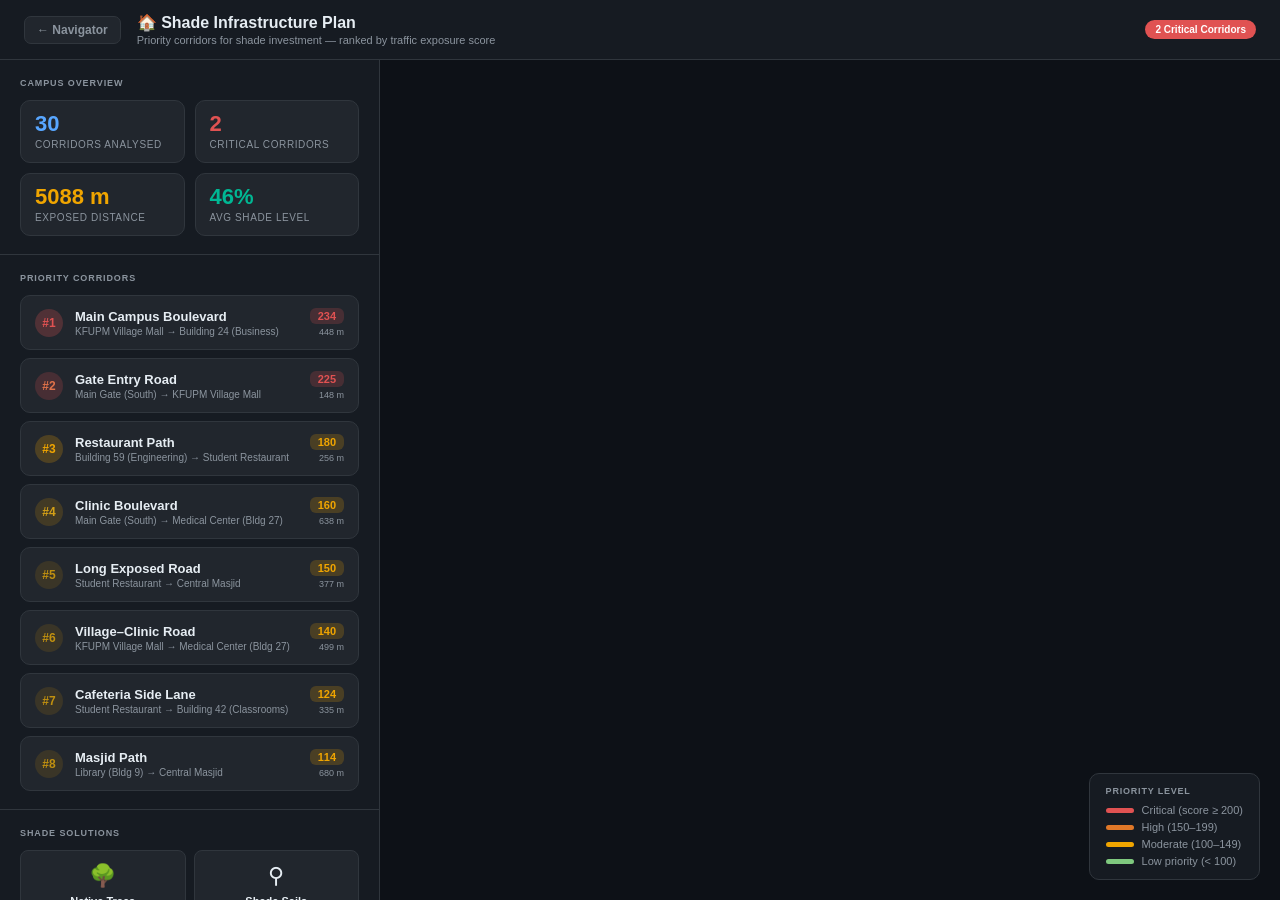
==== shade-plan.html @ d953115c "Remove bus stops, add low-density routes, add shade planning page - Remove BUS_STOPS array and all b" ====
<!DOCTYPE html>
<html lang="en">
<head>
  <meta charset="UTF-8">
  <meta name="viewport" content="width=device-width, initial-scale=1.0">
  <title>CoolPath — Shade Infrastructure Plan</title>
  <link rel="stylesheet" href="lib/leaflet.css"/>
  <link rel="stylesheet" href="style.css">
  <style>
    *, *::before, *::after { box-sizing: border-box; margin: 0; padding: 0; }

    body {
      font-family: -apple-system, BlinkMacSystemFont, 'Segoe UI', Roboto, sans-serif;
      background: var(--bg);
      color: var(--text);
      min-height: 100vh;
      display: flex;
      flex-direction: column;
    }

    /* ── Top bar ───────────── */
    .plan-topbar {
      height: 60px;
      background: var(--surface);
      border-bottom: 1px solid var(--border);
      display: flex;
      align-items: center;
      padding: 0 24px;
      gap: 16px;
      flex-shrink: 0;
    }
    .back-btn {
      background: var(--surface-2);
      color: var(--text-muted);
      border: 1px solid var(--border);
      border-radius: 7px;
      padding: 6px 12px;
      font-size: 12px;
      font-weight: 600;
      text-decoration: none;
      transition: color .18s, border-color .18s;
    }
    .back-btn:hover { color: var(--text); border-color: var(--green); }

    .plan-title-block { flex: 1; }
    .plan-title-block h1 {
      font-size: 16px;
      font-weight: 700;
      color: var(--text);
    }
    .plan-title-block p {
      font-size: 11px;
      color: var(--text-muted);
      margin-top: 2px;
    }

    .priority-badge {
      background: var(--red);
      color: #fff;
      font-size: 10px;
      font-weight: 700;
      padding: 4px 10px;
      border-radius: 20px;
    }

    /* ── Layout ─────────────── */
    .plan-body {
      display: grid;
      grid-template-columns: 380px 1fr;
      flex: 1;
      min-height: 0;
      overflow: hidden;
    }

    /* ── Sidebar ────────────── */
    .sidebar {
      background: var(--surface);
      border-right: 1px solid var(--border);
      overflow-y: auto;
      display: flex;
      flex-direction: column;
      gap: 0;
    }

    .sidebar-section {
      border-bottom: 1px solid var(--border);
      padding: 18px 20px;
    }
    .sidebar-section:last-child { border-bottom: none; }

    .section-label {
      font-size: 9px;
      text-transform: uppercase;
      letter-spacing: 0.9px;
      color: var(--text-muted);
      font-weight: 600;
      margin-bottom: 12px;
    }

    /* KPI cards */
    .kpi-grid {
      display: grid;
      grid-template-columns: 1fr 1fr;
      gap: 10px;
    }
    .kpi-card {
      background: var(--surface-2);
      border: 1px solid var(--border);
      border-radius: 10px;
      padding: 12px 14px;
    }
    .kpi-val {
      font-size: 22px;
      font-weight: 700;
      line-height: 1;
      margin-bottom: 4px;
    }
    .kpi-lbl {
      font-size: 10px;
      color: var(--text-muted);
      text-transform: uppercase;
      letter-spacing: 0.6px;
    }

    /* Priority list */
    .priority-list { display: flex; flex-direction: column; gap: 8px; }

    .priority-item {
      background: var(--surface-2);
      border: 1px solid var(--border);
      border-radius: 10px;
      padding: 12px 14px;
      display: flex;
      align-items: center;
      gap: 12px;
      cursor: pointer;
      transition: border-color .18s, background .18s;
    }
    .priority-item:hover { border-color: var(--green); background: rgba(0,184,148,.05); }
    .priority-item.selected { border-color: var(--green); background: rgba(0,184,148,.08); }

    .rank-badge {
      width: 28px;
      height: 28px;
      border-radius: 50%;
      display: flex;
      align-items: center;
      justify-content: center;
      font-size: 12px;
      font-weight: 800;
      flex-shrink: 0;
    }
    .rank-1 { background: rgba(224,82,82,.25);  color: var(--red); }
    .rank-2 { background: rgba(224,82,82,.20);  color: #e0724a; }
    .rank-3 { background: rgba(240,165,0,.22);  color: var(--yellow); }
    .rank-4 { background: rgba(240,165,0,.16);  color: #d4a017; }
    .rank-5 { background: rgba(240,165,0,.12);  color: #c09010; }

    .item-info { flex: 1; min-width: 0; }
    .item-name {
      font-size: 13px;
      font-weight: 600;
      color: var(--text);
      white-space: nowrap;
      overflow: hidden;
      text-overflow: ellipsis;
    }
    .item-segment {
      font-size: 10px;
      color: var(--text-muted);
      margin-top: 2px;
      white-space: nowrap;
      overflow: hidden;
      text-overflow: ellipsis;
    }
    .item-meta {
      display: flex;
      flex-direction: column;
      align-items: flex-end;
      gap: 3px;
      flex-shrink: 0;
    }
    .score-pill {
      font-size: 11px;
      font-weight: 700;
      padding: 2px 8px;
      border-radius: 6px;
    }
    .score-crit   { background: rgba(224,82,82,.20);  color: var(--red); }
    .score-high   { background: rgba(240,165,0,.20);  color: var(--yellow); }
    .item-dist { font-size: 9px; color: var(--text-muted); }

    /* Detail card */
    .detail-card {
      background: var(--surface-2);
      border: 1px solid var(--border);
      border-radius: 10px;
      padding: 16px;
      display: none;
    }
    .detail-card.visible { display: block; }
    .detail-title { font-size: 14px; font-weight: 700; color: var(--text); margin-bottom: 12px; }
    .detail-row {
      display: flex;
      justify-content: space-between;
      align-items: center;
      padding: 7px 0;
      border-bottom: 1px solid var(--border);
      font-size: 12px;
    }
    .detail-row:last-child { border-bottom: none; }
    .detail-row span:first-child { color: var(--text-muted); }
    .detail-row span:last-child  { color: var(--text); font-weight: 600; }

    .rec-box {
      background: rgba(0,184,148,.08);
      border: 1px solid rgba(0,184,148,.3);
      border-radius: 8px;
      padding: 10px 12px;
      margin-top: 12px;
      font-size: 11px;
      color: var(--green);
      line-height: 1.6;
    }
    .rec-box strong { display: block; margin-bottom: 4px; font-size: 12px; }

    /* Solution types */
    .solutions-grid {
      display: grid;
      grid-template-columns: 1fr 1fr;
      gap: 8px;
    }
    .solution-card {
      background: var(--surface-2);
      border: 1px solid var(--border);
      border-radius: 8px;
      padding: 12px;
      text-align: center;
    }
    .solution-icon { font-size: 22px; margin-bottom: 6px; }
    .solution-name { font-size: 11px; font-weight: 600; color: var(--text); }
    .solution-desc { font-size: 10px; color: var(--text-muted); margin-top: 3px; line-height: 1.4; }
    .solution-cost {
      font-size: 9px;
      margin-top: 6px;
      font-weight: 700;
      color: var(--green);
      text-transform: uppercase;
      letter-spacing: 0.5px;
    }

    /* ── Map panel ──────────── */
    #plan-map { flex: 1; background: var(--bg); }

    /* ── Legend overlay ─────── */
    .map-legend {
      position: absolute;
      bottom: 20px;
      right: 20px;
      z-index: 1000;
      background: var(--surface);
      border: 1px solid var(--border);
      border-radius: 10px;
      padding: 12px 16px;
      font-size: 11px;
    }
    .map-legend-title {
      font-size: 9px;
      text-transform: uppercase;
      letter-spacing: 0.8px;
      color: var(--text-muted);
      font-weight: 600;
      margin-bottom: 8px;
    }
    .ml-item { display: flex; align-items: center; gap: 8px; margin-bottom: 5px; color: var(--text-muted); }
    .ml-item:last-child { margin-bottom: 0; }
    .ml-swatch { width: 28px; height: 5px; border-radius: 3px; flex-shrink: 0; }

    /* Scrollbar */
    .sidebar::-webkit-scrollbar { width: 5px; }
    .sidebar::-webkit-scrollbar-track { background: transparent; }
    .sidebar::-webkit-scrollbar-thumb { background: var(--border); border-radius: 3px; }
  </style>
</head>
<body>

  <!-- Top bar -->
  <header class="plan-topbar">
    <a href="index.html" class="back-btn">&#8592; Navigator</a>
    <div class="plan-title-block">
      <h1>&#127968; Shade Infrastructure Plan</h1>
      <p>Priority corridors for shade investment — ranked by traffic exposure score</p>
    </div>
    <div class="priority-badge" id="urgent-count">Loading…</div>
  </header>

  <div class="plan-body">

    <!-- ── Sidebar ── -->
    <aside class="sidebar">

      <!-- KPIs -->
      <div class="sidebar-section">
        <div class="section-label">Campus Overview</div>
        <div class="kpi-grid" id="kpi-grid">
          <!-- filled by JS -->
        </div>
      </div>

      <!-- Priority corridors -->
      <div class="sidebar-section">
        <div class="section-label">Priority Corridors</div>
        <div class="priority-list" id="priority-list">
          <!-- filled by JS -->
        </div>
      </div>

      <!-- Detail card -->
      <div class="sidebar-section" id="detail-section" style="display:none">
        <div class="section-label">Corridor Detail</div>
        <div class="detail-card visible" id="detail-card">
          <!-- filled by JS -->
        </div>
      </div>

      <!-- Solution types -->
      <div class="sidebar-section">
        <div class="section-label">Shade Solutions</div>
        <div class="solutions-grid">
          <div class="solution-card">
            <div class="solution-icon">&#127795;</div>
            <div class="solution-name">Native Trees</div>
            <div class="solution-desc">Date palms &amp; Ghaf trees, zero-irrigation once established</div>
            <div class="solution-cost">Low cost · Permanent</div>
          </div>
          <div class="solution-card">
            <div class="solution-icon">&#9906;</div>
            <div class="solution-name">Shade Sails</div>
            <div class="solution-desc">HDPE tensile canopies, 95% UV block, modular</div>
            <div class="solution-cost">Medium cost · Fast install</div>
          </div>
          <div class="solution-card">
            <div class="solution-icon">&#127968;</div>
            <div class="solution-name">Covered Walkway</div>
            <div class="solution-desc">Pergola-style steel structure with polycarbonate roof</div>
            <div class="solution-cost">High cost · Best UX</div>
          </div>
          <div class="solution-card">
            <div class="solution-icon">&#127747;</div>
            <div class="solution-name">Green Wall Trellis</div>
            <div class="solution-desc">Climbing plants on metal frames along corridors</div>
            <div class="solution-cost">Low cost · Gradual</div>
          </div>
        </div>
      </div>

    </aside>

    <!-- ── Map ── -->
    <div style="position:relative;flex:1;min-width:0;">
      <div id="plan-map"></div>

      <div class="map-legend">
        <div class="map-legend-title">Priority Level</div>
        <div class="ml-item"><div class="ml-swatch" style="background:#e05252"></div> Critical (score ≥ 200)</div>
        <div class="ml-item"><div class="ml-swatch" style="background:#e07828"></div> High (150–199)</div>
        <div class="ml-item"><div class="ml-swatch" style="background:#f0a500"></div> Moderate (100–149)</div>
        <div class="ml-item"><div class="ml-swatch" style="background:#7fc97f"></div> Low priority (&lt; 100)</div>
      </div>
    </div>
  </div>

  <script src="lib/leaflet.js"></script>
  <script src="data/paths.js"></script>
  <script>
    // ── Priority score: density × (100 − shadeScore) ─────────────────────────
    // Higher = more urgent need for shade infrastructure
    const walkPaths = PATHS.filter(p => p.type === 'walk');

    function priorityScore(path) {
      return path.density * (100 - path.shadeScore);
    }

    function priorityColor(score) {
      if (score >= 200) return '#e05252';
      if (score >= 150) return '#e07828';
      if (score >= 100) return '#f0a500';
      return '#7fc97f';
    }

    function priorityLabel(score) {
      if (score >= 200) return 'Critical';
      if (score >= 150) return 'High';
      if (score >= 100) return 'Moderate';
      return 'Low';
    }

    function shadeRecommendation(path) {
      const score = priorityScore(path);
      if (score >= 200) return {
        rec: 'Immediate intervention required',
        detail: 'Install covered walkway or shade sails within 1 semester. This corridor is heavily trafficked and nearly fully exposed. Students are at high heat-stress risk during peak hours.',
        type: 'Covered Walkway + Shade Sails',
      };
      if (score >= 150) return {
        rec: 'High priority — next budget cycle',
        detail: 'Plant native date palms along the edges and install temporary shade sails. The combination of traffic and exposure makes this a significant welfare concern.',
        type: 'Native Trees + Shade Sails',
      };
      if (score >= 100) return {
        rec: 'Plan within 2 years',
        detail: 'Add green trellis walls or additional trees. The current shade is partial — targeted planting would meaningfully improve comfort without major infrastructure cost.',
        type: 'Native Trees + Green Trellis',
      };
      return {
        rec: 'Low urgency — routine maintenance',
        detail: 'Existing shade is adequate. Maintain current trees and monitor for degradation seasonally.',
        type: 'Routine maintenance',
      };
    }

    // ── KPIs ─────────────────────────────────────────────────────────────────
    const scored = walkPaths.map(p => ({ ...p, score: priorityScore(p) }))
                            .sort((a, b) => b.score - a.score);

    const totalDist   = walkPaths.reduce((s, p) => s + p.distance, 0);
    const exposedDist = walkPaths.filter(p => p.shadeScore < 40).reduce((s, p) => s + p.distance, 0);
    const critCount   = scored.filter(p => p.score >= 200).length;
    const avgShade    = Math.round(walkPaths.reduce((s, p) => s + p.shadeScore, 0) / walkPaths.length);

    document.getElementById('urgent-count').textContent =
      critCount > 0 ? `${critCount} Critical Corridor${critCount > 1 ? 's' : ''}` : 'No Critical Corridors';

    document.getElementById('kpi-grid').innerHTML = [
      { val: walkPaths.length,             lbl: 'Corridors analysed', color: 'var(--blue)' },
      { val: critCount,                    lbl: 'Critical corridors',  color: 'var(--red)' },
      { val: Math.round(exposedDist) + ' m', lbl: 'Exposed distance',  color: 'var(--yellow)' },
      { val: avgShade + '%',               lbl: 'Avg shade level',     color: 'var(--green)' },
    ].map(k => `
      <div class="kpi-card">
        <div class="kpi-val" style="color:${k.color}">${k.val}</div>
        <div class="kpi-lbl">${k.lbl}</div>
      </div>`).join('');

    // ── Priority list (top 8) ─────────────────────────────────────────────────
    const TOP_N  = 8;
    const topPaths = scored.slice(0, TOP_N);
    let selectedIdx = null;
    let planMapLayers = [];

    const rankClass = i => ['rank-1','rank-2','rank-3','rank-4','rank-5','rank-5','rank-5','rank-5'][i] || 'rank-5';
    const scoreClass = s => s >= 200 ? 'score-crit' : 'score-high';

    function renderPriorityList() {
      document.getElementById('priority-list').innerHTML = topPaths.map((path, i) => {
        const from = getBuilding(path.from), to = getBuilding(path.to);
        return `
          <div class="priority-item${selectedIdx === i ? ' selected' : ''}"
               onclick="selectCorridor(${i})" tabindex="0"
               onkeydown="if(event.key==='Enter')selectCorridor(${i})">
            <div class="rank-badge ${rankClass(i)}">#${i + 1}</div>
            <div class="item-info">
              <div class="item-name">${path.name}</div>
              <div class="item-segment">${from ? from.name : path.from} → ${to ? to.name : path.to}</div>
            </div>
            <div class="item-meta">
              <div class="score-pill ${scoreClass(path.score)}">${path.score}</div>
              <div class="item-dist">${path.distance} m</div>
            </div>
          </div>`;
      }).join('');
    }

    function selectCorridor(i) {
      selectedIdx = i;
      renderPriorityList();

      const path = topPaths[i];
      const from = getBuilding(path.from), to = getBuilding(path.to);
      const rec  = shadeRecommendation(path);
      const densLabel = ['','Light','Moderate','Heavy'][path.density];
      const pLabel = priorityLabel(path.score);
      const pColor = priorityColor(path.score);

      document.getElementById('detail-section').style.display = 'block';
      document.getElementById('detail-card').innerHTML = `
        <div class="detail-title">${path.name}</div>
        <div class="detail-row"><span>Priority Score</span><span style="color:${pColor}">${path.score} — ${pLabel}</span></div>
        <div class="detail-row"><span>Shade Level</span><span>${path.shadeScore}/100 (${path.shadeScore < 40 ? 'Exposed' : path.shadeScore < 70 ? 'Partial' : 'Shaded'})</span></div>
        <div class="detail-row"><span>Foot Traffic</span><span>${densLabel}</span></div>
        <div class="detail-row"><span>Distance</span><span>${path.distance} m</span></div>
        <div class="detail-row"><span>Wheelchair Accessible</span><span>${path.accessible ? '✅ Yes' : '❌ No'}</span></div>
        <div class="detail-row"><span>From</span><span>${from ? from.name : path.from}</span></div>
        <div class="detail-row"><span>To</span><span>${to ? to.name : path.to}</span></div>
        <div class="detail-row"><span>Recommended Solution</span><span>${rec.type}</span></div>
        <div class="rec-box">
          <strong>&#128161; ${rec.rec}</strong>
          ${rec.detail}
        </div>`;

      // Highlight on map
      planMapLayers.forEach(({ layer, path: p, baseColor }) => {
        const isSelected = p.id === path.id;
        layer.setStyle({
          weight: isSelected ? 9 : 5,
          opacity: isSelected ? 1 : 0.5,
          color: isSelected ? baseColor : baseColor,
        });
        if (isSelected) {
          layer.bringToFront();
          planMap.fitBounds(layer.getBounds(), { padding: [100, 100] });
        }
      });
    }

    renderPriorityList();

    // ── Map ───────────────────────────────────────────────────────────────────
    const planMap = L.map('plan-map', { center: [26.3075, 50.1480], zoom: 15 });
    L.tileLayer('https://{s}.basemaps.cartocdn.com/dark_all/{z}/{x}/{y}{r}.png', {
      attribution: '&copy; OpenStreetMap contributors &copy; CARTO',
      subdomains: 'abcd', maxZoom: 19,
    }).addTo(planMap);

    // Draw all walk paths colour-coded by priority
    walkPaths.forEach(path => {
      const score = priorityScore(path);
      const color = priorityColor(score);
      const isTop = topPaths.find(p => p.id === path.id);

      const layer = L.polyline(path.waypoints, {
        color, weight: isTop ? 5 : 3,
        opacity: isTop ? 0.9 : 0.4,
        lineJoin: 'round', lineCap: 'round',
      }).addTo(planMap);

      const from = getBuilding(path.from), to = getBuilding(path.to);
      const densLabel = ['','Light','Moderate','Heavy'][path.density];
      layer.bindTooltip(`
        <b>${path.name}</b><br>
        Priority: <b style="color:${color}">${score} — ${priorityLabel(score)}</b><br>
        Shade: ${path.shadeScore}/100 &nbsp;|&nbsp; Traffic: ${densLabel}<br>
        ${from ? from.name : ''} → ${to ? to.name : ''}
      `, { sticky: true });

      planMapLayers.push({ layer, path, baseColor: color });
    });

    // Building markers
    BUILDINGS.forEach(b => {
      L.circleMarker(b.coords, {
        radius: 5, fillColor: '#58a6ff',
        color: '#0d1117', weight: 2, fillOpacity: 0.9,
      }).addTo(planMap).bindTooltip(b.name, { direction: 'top' });
    });
  </script>
</body>
</html>
---- lib/leaflet.css ----
/* required styles */

.leaflet-pane,
.leaflet-tile,
.leaflet-marker-icon,
.leaflet-marker-shadow,
.leaflet-tile-container,
.leaflet-pane > svg,
.leaflet-pane > canvas,
.leaflet-zoom-box,
.leaflet-image-layer,
.leaflet-layer {
	position: absolute;
	left: 0;
	top: 0;
	}
.leaflet-container {
	overflow: hidden;
	}
.leaflet-tile,
.leaflet-marker-icon,
.leaflet-marker-shadow {
	-webkit-user-select: none;
	   -moz-user-select: none;
	        user-select: none;
	  -webkit-user-drag: none;
	}
/* Prevents IE11 from highlighting tiles in blue */
.leaflet-tile::selection {
	background: transparent;
}
/* Safari renders non-retina tile on retina better with this, but Chrome is worse */
.leaflet-safari .leaflet-tile {
	image-rendering: -webkit-optimize-contrast;
	}
/* hack that prevents hw layers "stretching" when loading new tiles */
.leaflet-safari .leaflet-tile-container {
	width: 1600px;
	height: 1600px;
	-webkit-transform-origin: 0 0;
	}
.leaflet-marker-icon,
.leaflet-marker-shadow {
	display: block;
	}
/* .leaflet-container svg: reset svg max-width decleration shipped in Joomla! (joomla.org) 3.x */
/* .leaflet-container img: map is broken in FF if you have max-width: 100% on tiles */
.leaflet-container .leaflet-overlay-pane svg {
	max-width: none !important;
	max-height: none !important;
	}
.leaflet-container .leaflet-marker-pane img,
.leaflet-container .leaflet-shadow-pane img,
.leaflet-container .leaflet-tile-pane img,
.leaflet-container img.leaflet-image-layer,
.leaflet-container .leaflet-tile {
	max-width: none !important;
	max-height: none !important;
	width: auto;
	padding: 0;
	}

.leaflet-container img.leaflet-tile {
	/* See: https://bugs.chromium.org/p/chromium/issues/detail?id=600120 */
	mix-blend-mode: plus-lighter;
}

.leaflet-container.leaflet-touch-zoom {
	-ms-touch-action: pan-x pan-y;
	touch-action: pan-x pan-y;
	}
.leaflet-container.leaflet-touch-drag {
	-ms-touch-action: pinch-zoom;
	/* Fallback for FF which doesn't support pinch-zoom */
	touch-action: none;
	touch-action: pinch-zoom;
}
.leaflet-container.leaflet-touch-drag.leaflet-touch-zoom {
	-ms-touch-action: none;
	touch-action: none;
}
.leaflet-container {
	-webkit-tap-highlight-color: transparent;
}
.leaflet-container a {
	-webkit-tap-highlight-color: rgba(51, 181, 229, 0.4);
}
.leaflet-tile {
	filter: inherit;
	visibility: hidden;
	}
.leaflet-tile-loaded {
	visibility: inherit;
	}
.leaflet-zoom-box {
	width: 0;
	height: 0;
	-moz-box-sizing: border-box;
	     box-sizing: border-box;
	z-index: 800;
	}
/* workaround for https://bugzilla.mozilla.org/show_bug.cgi?id=888319 */
.leaflet-overlay-pane svg {
	-moz-user-select: none;
	}

.leaflet-pane         { z-index: 400; }

.leaflet-tile-pane    { z-index: 200; }
.leaflet-overlay-pane { z-index: 400; }
.leaflet-shadow-pane  { z-index: 500; }
.leaflet-marker-pane  { z-index: 600; }
.leaflet-tooltip-pane   { z-index: 650; }
.leaflet-popup-pane   { z-index: 700; }

.leaflet-map-pane canvas { z-index: 100; }
.leaflet-map-pane svg    { z-index: 200; }

.leaflet-vml-shape {
	width: 1px;
	height: 1px;
	}
.lvml {
	behavior: url(#default#VML);
	display: inline-block;
	position: absolute;
	}


/* control positioning */

.leaflet-control {
	position: relative;
	z-index: 800;
	pointer-events: visiblePainted; /* IE 9-10 doesn't have auto */
	pointer-events: auto;
	}
.leaflet-top,
.leaflet-bottom {
	position: absolute;
	z-index: 1000;
	pointer-events: none;
	}
.leaflet-top {
	top: 0;
	}
.leaflet-right {
	right: 0;
	}
.leaflet-bottom {
	bottom: 0;
	}
.leaflet-left {
	left: 0;
	}
.leaflet-control {
	float: left;
	clear: both;
	}
.leaflet-right .leaflet-control {
	float: right;
	}
.leaflet-top .leaflet-control {
	margin-top: 10px;
	}
.leaflet-bottom .leaflet-control {
	margin-bottom: 10px;
	}
.leaflet-left .leaflet-control {
	margin-left: 10px;
	}
.leaflet-right .leaflet-control {
	margin-right: 10px;
	}


/* zoom and fade animations */

.leaflet-fade-anim .leaflet-popup {
	opacity: 0;
	-webkit-transition: opacity 0.2s linear;
	   -moz-transition: opacity 0.2s linear;
	        transition: opacity 0.2s linear;
	}
.leaflet-fade-anim .leaflet-map-pane .leaflet-popup {
	opacity: 1;
	}
.leaflet-zoom-animated {
	-webkit-transform-origin: 0 0;
	    -ms-transform-origin: 0 0;
	        transform-origin: 0 0;
	}
svg.leaflet-zoom-animated {
	will-change: transform;
}

.leaflet-zoom-anim .leaflet-zoom-animated {
	-webkit-transition: -webkit-transform 0.25s cubic-bezier(0,0,0.25,1);
	   -moz-transition:    -moz-transform 0.25s cubic-bezier(0,0,0.25,1);
	        transition:         transform 0.25s cubic-bezier(0,0,0.25,1);
	}
.leaflet-zoom-anim .leaflet-tile,
.leaflet-pan-anim .leaflet-tile {
	-webkit-transition: none;
	   -moz-transition: none;
	        transition: none;
	}

.leaflet-zoom-anim .leaflet-zoom-hide {
	visibility: hidden;
	}


/* cursors */

.leaflet-interactive {
	cursor: pointer;
	}
.leaflet-grab {
	cursor: -webkit-grab;
	cursor:    -moz-grab;
	cursor:         grab;
	}
.leaflet-crosshair,
.leaflet-crosshair .leaflet-interactive {
	cursor: crosshair;
	}
.leaflet-popup-pane,
.leaflet-control {
	cursor: auto;
	}
.leaflet-dragging .leaflet-grab,
.leaflet-dragging .leaflet-grab .leaflet-interactive,
.leaflet-dragging .leaflet-marker-draggable {
	cursor: move;
	cursor: -webkit-grabbing;
	cursor:    -moz-grabbing;
	cursor:         grabbing;
	}

/* marker & overlays interactivity */
.leaflet-marker-icon,
.leaflet-marker-shadow,
.leaflet-image-layer,
.leaflet-pane > svg path,
.leaflet-tile-container {
	pointer-events: none;
	}

.leaflet-marker-icon.leaflet-interactive,
.leaflet-image-layer.leaflet-interactive,
.leaflet-pane > svg path.leaflet-interactive,
svg.leaflet-image-layer.leaflet-interactive path {
	pointer-events: visiblePainted; /* IE 9-10 doesn't have auto */
	pointer-events: auto;
	}

/* visual tweaks */

.leaflet-container {
	background: #ddd;
	outline-offset: 1px;
	}
.leaflet-container a {
	color: #0078A8;
	}
.leaflet-zoom-box {
	border: 2px dotted #38f;
	background: rgba(255,255,255,0.5);
	}


/* general typography */
.leaflet-container {
	font-family: "Helvetica Neue", Arial, Helvetica, sans-serif;
	font-size: 12px;
	font-size: 0.75rem;
	line-height: 1.5;
	}


/* general toolbar styles */

.leaflet-bar {
	box-shadow: 0 1px 5px rgba(0,0,0,0.65);
	border-radius: 4px;
	}
.leaflet-bar a {
	background-color: #fff;
	border-bottom: 1px solid #ccc;
	width: 26px;
	height: 26px;
	line-height: 26px;
	display: block;
	text-align: center;
	text-decoration: none;
	color: black;
	}
.leaflet-bar a,
.leaflet-control-layers-toggle {
	background-position: 50% 50%;
	background-repeat: no-repeat;
	display: block;
	}
.leaflet-bar a:hover,
.leaflet-bar a:focus {
	background-color: #f4f4f4;
	}
.leaflet-bar a:first-child {
	border-top-left-radius: 4px;
	border-top-right-radius: 4px;
	}
.leaflet-bar a:last-child {
	border-bottom-left-radius: 4px;
	border-bottom-right-radius: 4px;
	border-bottom: none;
	}
.leaflet-bar a.leaflet-disabled {
	cursor: default;
	background-color: #f4f4f4;
	color: #bbb;
	}

.leaflet-touch .leaflet-bar a {
	width: 30px;
	height: 30px;
	line-height: 30px;
	}
.leaflet-touch .leaflet-bar a:first-child {
	border-top-left-radius: 2px;
	border-top-right-radius: 2px;
	}
.leaflet-touch .leaflet-bar a:last-child {
	border-bottom-left-radius: 2px;
	border-bottom-right-radius: 2px;
	}

/* zoom control */

.leaflet-control-zoom-in,
.leaflet-control-zoom-out {
	font: bold 18px 'Lucida Console', Monaco, monospace;
	text-indent: 1px;
	}

.leaflet-touch .leaflet-control-zoom-in, .leaflet-touch .leaflet-control-zoom-out  {
	font-size: 22px;
	}


/* layers control */

.leaflet-control-layers {
	box-shadow: 0 1px 5px rgba(0,0,0,0.4);
	background: #fff;
	border-radius: 5px;
	}
.leaflet-control-layers-toggle {
	background-image: url(images/layers.png);
	width: 36px;
	height: 36px;
	}
.leaflet-retina .leaflet-control-layers-toggle {
	background-image: url(images/layers-2x.png);
	background-size: 26px 26px;
	}
.leaflet-touch .leaflet-control-layers-toggle {
	width: 44px;
	height: 44px;
	}
.leaflet-control-layers .leaflet-control-layers-list,
.leaflet-control-layers-expanded .leaflet-control-layers-toggle {
	display: none;
	}
.leaflet-control-layers-expanded .leaflet-control-layers-list {
	display: block;
	position: relative;
	}
.leaflet-control-layers-expanded {
	padding: 6px 10px 6px 6px;
	color: #333;
	background: #fff;
	}
.leaflet-control-layers-scrollbar {
	overflow-y: scroll;
	overflow-x: hidden;
	padding-right: 5px;
	}
.leaflet-control-layers-selector {
	margin-top: 2px;
	position: relative;
	top: 1px;
	}
.leaflet-control-layers label {
	display: block;
	font-size: 13px;
	font-size: 1.08333em;
	}
.leaflet-control-layers-separator {
	height: 0;
	border-top: 1px solid #ddd;
	margin: 5px -10px 5px -6px;
	}

/* Default icon URLs */
.leaflet-default-icon-path { /* used only in path-guessing heuristic, see L.Icon.Default */
	background-image: url(images/marker-icon.png);
	}


/* attribution and scale controls */

.leaflet-container .leaflet-control-attribution {
	background: #fff;
	background: rgba(255, 255, 255, 0.8);
	margin: 0;
	}
.leaflet-control-attribution,
.leaflet-control-scale-line {
	padding: 0 5px;
	color: #333;
	line-height: 1.4;
	}
.leaflet-control-attribution a {
	text-decoration: none;
	}
.leaflet-control-attribution a:hover,
.leaflet-control-attribution a:focus {
	text-decoration: underline;
	}
.leaflet-attribution-flag {
	display: inline !important;
	vertical-align: baseline !important;
	width: 1em;
	height: 0.6669em;
	}
.leaflet-left .leaflet-control-scale {
	margin-left: 5px;
	}
.leaflet-bottom .leaflet-control-scale {
	margin-bottom: 5px;
	}
.leaflet-control-scale-line {
	border: 2px solid #777;
	border-top: none;
	line-height: 1.1;
	padding: 2px 5px 1px;
	white-space: nowrap;
	-moz-box-sizing: border-box;
	     box-sizing: border-box;
	background: rgba(255, 255, 255, 0.8);
	text-shadow: 1px 1px #fff;
	}
.leaflet-control-scale-line:not(:first-child) {
	border-top: 2px solid #777;
	border-bottom: none;
	margin-top: -2px;
	}
.leaflet-control-scale-line:not(:first-child):not(:last-child) {
	border-bottom: 2px solid #777;
	}

.leaflet-touch .leaflet-control-attribution,
.leaflet-touch .leaflet-control-layers,
.leaflet-touch .leaflet-bar {
	box-shadow: none;
	}
.leaflet-touch .leaflet-control-layers,
.leaflet-touch .leaflet-bar {
	border: 2px solid rgba(0,0,0,0.2);
	background-clip: padding-box;
	}


/* popup */

.leaflet-popup {
	position: absolute;
	text-align: center;
	margin-bottom: 20px;
	}
.leaflet-popup-content-wrapper {
	padding: 1px;
	text-align: left;
	border-radius: 12px;
	}
.leaflet-popup-content {
	margin: 13px 24px 13px 20px;
	line-height: 1.3;
	font-size: 13px;
	font-size: 1.08333em;
	min-height: 1px;
	}
.leaflet-popup-content p {
	margin: 17px 0;
	margin: 1.3em 0;
	}
.leaflet-popup-tip-container {
	width: 40px;
	height: 20px;
	position: absolute;
	left: 50%;
	margin-top: -1px;
	margin-left: -20px;
	overflow: hidden;
	pointer-events: none;
	}
.leaflet-popup-tip {
	width: 17px;
	height: 17px;
	padding: 1px;

	margin: -10px auto 0;
	pointer-events: auto;

	-webkit-transform: rotate(45deg);
	   -moz-transform: rotate(45deg);
	    -ms-transform: rotate(45deg);
	        transform: rotate(45deg);
	}
.leaflet-popup-content-wrapper,
.leaflet-popup-tip {
	background: white;
	color: #333;
	box-shadow: 0 3px 14px rgba(0,0,0,0.4);
	}
.leaflet-container a.leaflet-popup-close-button {
	position: absolute;
	top: 0;
	right: 0;
	border: none;
	text-align: center;
	width: 24px;
	height: 24px;
	font: 16px/24px Tahoma, Verdana, sans-serif;
	color: #757575;
	text-decoration: none;
	background: transparent;
	}
.leaflet-container a.leaflet-popup-close-button:hover,
.leaflet-container a.leaflet-popup-close-button:focus {
	color: #585858;
	}
.leaflet-popup-scrolled {
	overflow: auto;
	}

.leaflet-oldie .leaflet-popup-content-wrapper {
	-ms-zoom: 1;
	}
.leaflet-oldie .leaflet-popup-tip {
	width: 24px;
	margin: 0 auto;

	-ms-filter: "progid:DXImageTransform.Microsoft.Matrix(M11=0.70710678, M12=0.70710678, M21=-0.70710678, M22=0.70710678)";
	filter: progid:DXImageTransform.Microsoft.Matrix(M11=0.70710678, M12=0.70710678, M21=-0.70710678, M22=0.70710678);
	}

.leaflet-oldie .leaflet-control-zoom,
.leaflet-oldie .leaflet-control-layers,
.leaflet-oldie .leaflet-popup-content-wrapper,
.leaflet-oldie .leaflet-popup-tip {
	border: 1px solid #999;
	}


/* div icon */

.leaflet-div-icon {
	background: #fff;
	border: 1px solid #666;
	}


/* Tooltip */
/* Base styles for the element that has a tooltip */
.leaflet-tooltip {
	position: absolute;
	padding: 6px;
	background-color: #fff;
	border: 1px solid #fff;
	border-radius: 3px;
	color: #222;
	white-space: nowrap;
	-webkit-user-select: none;
	-moz-user-select: none;
	-ms-user-select: none;
	user-select: none;
	pointer-events: none;
	box-shadow: 0 1px 3px rgba(0,0,0,0.4);
	}
.leaflet-tooltip.leaflet-interactive {
	cursor: pointer;
	pointer-events: auto;
	}
.leaflet-tooltip-top:before,
.leaflet-tooltip-bottom:before,
.leaflet-tooltip-left:before,
.leaflet-tooltip-right:before {
	position: absolute;
	pointer-events: none;
	border: 6px solid transparent;
	background: transparent;
	content: "";
	}

/* Directions */

.leaflet-tooltip-bottom {
	margin-top: 6px;
}
.leaflet-tooltip-top {
	margin-top: -6px;
}
.leaflet-tooltip-bottom:before,
.leaflet-tooltip-top:before {
	left: 50%;
	margin-left: -6px;
	}
.leaflet-tooltip-top:before {
	bottom: 0;
	margin-bottom: -12px;
	border-top-color: #fff;
	}
.leaflet-tooltip-bottom:before {
	top: 0;
	margin-top: -12px;
	margin-left: -6px;
	border-bottom-color: #fff;
	}
.leaflet-tooltip-left {
	margin-left: -6px;
}
.leaflet-tooltip-right {
	margin-left: 6px;
}
.leaflet-tooltip-left:before,
.leaflet-tooltip-right:before {
	top: 50%;
	margin-top: -6px;
	}
.leaflet-tooltip-left:before {
	right: 0;
	margin-right: -12px;
	border-left-color: #fff;
	}
.leaflet-tooltip-right:before {
	left: 0;
	margin-left: -12px;
	border-right-color: #fff;
	}

/* Printing */

@media print {
	/* Prevent printers from removing background-images of controls. */
	.leaflet-control {
		-webkit-print-color-adjust: exact;
		print-color-adjust: exact;
		}
	}
---- style.css ----
/* === CoolPath — Dark Theme Styles === */

:root {
  --bg:           #0d1117;
  --surface:      #161b22;
  --surface-2:    #21262d;
  --border:       #30363d;
  --text:         #e6edf3;
  --text-muted:   #8b949e;
  --green:        #00b894;
  --green-glow:   rgba(0, 184, 148, 0.25);
  --blue:         #58a6ff;
  --yellow:       #f0a500;
  --red:          #e05252;
  --purple:       #a855f7;
  --bus-color:    #f59e0b;
  --radius:       12px;
  --shadow:       0 8px 32px rgba(0, 0, 0, 0.5);
}

/* High contrast mode */
body.high-contrast {
  --bg:         #000;
  --surface:    #111;
  --surface-2:  #1a1a1a;
  --border:     #fff;
  --text:       #fff;
  --text-muted: #ccc;
  --green:      #00ff99;
  --blue:       #66b3ff;
  --yellow:     #ffcc00;
  --red:        #ff5555;
  --purple:     #cc88ff;
  --bus-color:  #ffaa00;
}
body.high-contrast .leaflet-control-zoom a { border: 2px solid #fff !important; }

* { box-sizing: border-box; margin: 0; padding: 0; }

body {
  font-family: -apple-system, BlinkMacSystemFont, 'Segoe UI', Roboto, sans-serif;
  background: var(--bg);
  color: var(--text);
  height: 100vh;
  overflow: hidden;
  display: flex;
  flex-direction: column;
}

/* ── Top Bar ──────────────────────────────── */

.topbar {
  height: 60px;
  background: var(--surface);
  border-bottom: 1px solid var(--border);
  display: flex;
  align-items: center;
  padding: 0 16px;
  gap: 10px;
  flex-shrink: 0;
  z-index: 1000;
}

.brand {
  display: flex;
  align-items: center;
  gap: 8px;
  flex-shrink: 0;
}

.brand-icon {
  width: 28px;
  height: 28px;
  background: var(--green);
  border-radius: 7px;
  position: relative;
  flex-shrink: 0;
}
.brand-icon::before {
  content: '';
  position: absolute;
  inset: 5px;
  border: 2px solid #000;
  border-radius: 50%;
}
.brand-icon::after {
  content: '';
  position: absolute;
  bottom: 4px;
  left: 50%;
  transform: translateX(-50%);
  width: 2px;
  height: 8px;
  background: #000;
}

.brand-name {
  font-size: 16px;
  font-weight: 700;
  color: var(--green);
  letter-spacing: -0.3px;
}
.brand-sub {
  display: block;
  font-size: 9px;
  color: var(--text-muted);
  margin-top: 1px;
}

.controls {
  display: flex;
  align-items: flex-end;
  gap: 8px;
  flex: 1;
}

.select-group {
  display: flex;
  flex-direction: column;
  gap: 2px;
}
.select-group label {
  font-size: 9px;
  text-transform: uppercase;
  letter-spacing: 0.9px;
  color: var(--text-muted);
  font-weight: 600;
}
.select-group select {
  background: var(--surface-2);
  color: var(--text);
  border: 1px solid var(--border);
  border-radius: 7px;
  padding: 5px 8px;
  font-size: 12px;
  cursor: pointer;
  min-width: 170px;
  outline: none;
  transition: border-color 0.2s;
}
.select-group select:focus { border-color: var(--green); }

.controls-arrow {
  color: var(--text-muted);
  font-size: 16px;
  flex-shrink: 0;
  margin-bottom: 2px;
}

.mode-toggle {
  display: flex;
  background: var(--surface-2);
  border: 1px solid var(--border);
  border-radius: 7px;
  overflow: hidden;
  flex-shrink: 0;
}
.mode-btn {
  background: none;
  border: none;
  color: var(--text-muted);
  padding: 6px 11px;
  font-size: 11px;
  font-weight: 600;
  cursor: pointer;
  transition: all 0.18s;
  white-space: nowrap;
}
.mode-btn:hover { color: var(--text); background: rgba(255,255,255,0.05); }
.mode-btn.active { background: var(--green); color: #000; }
#btn-accessible.active { background: var(--purple); color: #fff; }
#btn-bus.active        { background: var(--bus-color); color: #000; }

.plan-btn {
  background: var(--surface-2);
  color: var(--text-muted);
  border: 1px solid var(--border);
  border-radius: 7px;
  padding: 6px 12px;
  font-size: 11px;
  font-weight: 600;
  text-decoration: none;
  white-space: nowrap;
  flex-shrink: 0;
  transition: color 0.18s, border-color 0.18s;
  display: flex;
  align-items: center;
}
.plan-btn:hover { color: var(--text); border-color: var(--green); }

.go-btn {
  background: var(--green);
  color: #000;
  border: none;
  border-radius: 7px;
  padding: 6px 16px;
  font-size: 12px;
  font-weight: 700;
  cursor: pointer;
  white-space: nowrap;
  transition: opacity 0.18s, transform 0.1s;
  flex-shrink: 0;
}
.go-btn:hover { opacity: 0.88; transform: translateY(-1px); }
.go-btn:active { transform: translateY(0); }

/* Map mode toggle */
.map-mode-toggle {
  display: flex;
  background: var(--surface-2);
  border: 1px solid var(--border);
  border-radius: 7px;
  overflow: hidden;
  flex-shrink: 0;
  margin-left: auto;
}
.map-mode-btn {
  background: none;
  border: none;
  color: var(--text-muted);
  padding: 5px 10px;
  font-size: 10px;
  font-weight: 600;
  cursor: pointer;
  transition: all 0.18s;
}
.map-mode-btn:hover { color: var(--text); }
.map-mode-btn.active { background: var(--surface); color: var(--text); }

/* ── Map ──────────────────────────────────── */

#map { flex: 1; z-index: 1; }

/* ── Route Card ───────────────────────────── */

.route-card {
  overflow: hidden;
  transition: opacity 0.25s, transform 0.25s;
}
.route-card.hidden {
  opacity: 0;
  pointer-events: none;
  transform: translateY(8px);
}

.route-card-header {
  display: flex;
  justify-content: space-between;
  align-items: center;
  padding: 11px 14px;
  border-bottom: 1px solid var(--border);
}
.route-mode-badge {
  font-size: 11px;
  font-weight: 700;
  padding: 3px 10px;
  border-radius: 20px;
  background: var(--green);
  color: #000;
}
.close-btn {
  background: none;
  border: none;
  color: var(--text-muted);
  cursor: pointer;
  font-size: 14px;
  padding: 3px 6px;
  border-radius: 4px;
  line-height: 1;
  transition: color 0.15s;
}
.close-btn:hover { color: var(--text); }

.route-stats {
  display: flex;
  padding: 12px 16px;
  gap: 2px;
}
.stat-item { flex: 1; text-align: center; }
.stat-val {
  font-size: 18px;
  font-weight: 700;
  color: var(--green);
  line-height: 1.2;
}
.stat-lbl {
  font-size: 9px;
  text-transform: uppercase;
  letter-spacing: 0.6px;
  color: var(--text-muted);
  margin-top: 2px;
}
.stat-divider {
  width: 1px;
  background: var(--border);
  margin: 2px 4px;
}

.route-path-display {
  padding: 0 16px 10px;
  font-size: 12px;
  color: var(--text-muted);
  max-height: 160px;
  overflow-y: auto;
}
.route-stop {
  display: flex;
  align-items: center;
  gap: 8px;
  line-height: 1.4;
}
.route-dot { width: 7px; height: 7px; border-radius: 50%; flex-shrink: 0; }
.route-line-seg { width: 1px; height: 10px; background: var(--border); margin-left: 3px; }

.route-comparison {
  padding: 8px 14px;
  background: var(--green-glow);
  border-top: 1px solid var(--border);
  font-size: 11px;
  color: var(--green);
  line-height: 1.5;
}
.route-comparison.hidden { display: none; }

.route-access-info {
  padding: 8px 14px;
  font-size: 11px;
  border-top: 1px solid var(--border);
  color: var(--purple);
  display: flex;
  align-items: center;
  gap: 6px;
}
.route-access-info.hidden { display: none; }

/* ── Corridors Panel ──────────────────────── */

.corridors-panel { overflow: hidden; }
.panel-header {
  display: flex;
  justify-content: space-between;
  align-items: center;
  padding: 11px 14px;
  cursor: pointer;
  user-select: none;
  border-bottom: 1px solid var(--border);
  transition: background 0.15s;
}
.panel-header:hover { background: var(--surface-2); }
.panel-title { font-size: 12px; font-weight: 700; color: var(--text); }
.panel-toggle-icon { font-size: 9px; color: var(--text-muted); transition: transform 0.25s; }
.panel-toggle-icon.collapsed { transform: rotate(180deg); }

.panel-body { max-height: 280px; overflow: hidden; transition: max-height 0.3s ease; }
.panel-body.collapsed { max-height: 0; }

.corridor-item {
  display: flex;
  align-items: center;
  gap: 10px;
  padding: 7px 14px;
  transition: background 0.15s;
}
.corridor-item:hover { background: var(--surface-2); }
.corridor-rank { font-size: 10px; font-weight: 700; color: var(--text-muted); width: 18px; flex-shrink: 0; text-align: center; }
.corridor-info { flex: 1; min-width: 0; }
.corridor-name { font-size: 12px; font-weight: 600; white-space: nowrap; overflow: hidden; text-overflow: ellipsis; color: var(--text); }
.corridor-segment { font-size: 10px; color: var(--text-muted); white-space: nowrap; overflow: hidden; text-overflow: ellipsis; margin-top: 1px; }
.corridor-score { font-size: 11px; font-weight: 700; padding: 2px 7px; border-radius: 6px; flex-shrink: 0; }
.corridor-density { font-size: 9px; color: var(--text-muted); text-align: right; }
.score-exposed { background: rgba(224,82,82,0.18);  color: var(--red); }
.score-partial { background: rgba(240,165,0,0.18);  color: var(--yellow); }

.panel-footer {
  padding: 6px 14px;
  font-size: 9px;
  text-transform: uppercase;
  letter-spacing: 0.7px;
  color: var(--text-muted);
  border-top: 1px solid var(--border);
}

/* ── Right column (legend + layers) ──────── */

.right-col {
  box-shadow: none;
}

/* ── Layer Controls ───────────────────────── */

.layer-panel {
  background: var(--surface);
  border: 1px solid var(--border);
  border-radius: 10px;
  padding: 10px 14px;
  box-shadow: var(--shadow);
  display: flex;
  flex-direction: column;
  gap: 7px;
}
.layer-panel-title {
  font-size: 9px;
  text-transform: uppercase;
  letter-spacing: 0.8px;
  color: var(--text-muted);
  font-weight: 600;
  margin-bottom: 2px;
}
.layer-toggle {
  display: flex;
  align-items: center;
  gap: 8px;
  cursor: pointer;
  user-select: none;
}
.layer-toggle input[type="checkbox"] {
  width: 13px;
  height: 13px;
  accent-color: var(--green);
  cursor: pointer;
  flex-shrink: 0;
}
.layer-label { font-size: 11px; color: var(--text-muted); transition: color 0.15s; }
.layer-toggle:hover .layer-label { color: var(--text); }
.layer-toggle input:checked + .layer-label { color: var(--text); font-weight: 600; }

/* ── Legend ───────────────────────────────── */

.legend {
  background: var(--surface);
  border: 1px solid var(--border);
  border-radius: 10px;
  padding: 10px 14px;
  box-shadow: var(--shadow);
}
.legend-title {
  font-size: 9px;
  text-transform: uppercase;
  letter-spacing: 0.8px;
  color: var(--text-muted);
  margin-bottom: 7px;
  font-weight: 600;
}
.legend-item {
  display: flex;
  align-items: center;
  gap: 8px;
  font-size: 11px;
  color: var(--text-muted);
  margin-bottom: 4px;
}
.legend-item:last-child { margin-bottom: 0; }
.legend-dot {
  width: 10px; height: 10px;
  border-radius: 50%;
  flex-shrink: 0;
}
.legend-dot.shaded  { background: #00b894; }
.legend-dot.partial { background: #f0a500; }
.legend-dot.exposed { background: #e05252; }
.legend-dot.bus-dot { background: #f59e0b; border-radius: 2px; }
.legend-dot.inaccessible { background: #6b7280; border: 2px dashed #9ca3af; border-radius: 50%; }

/* ── Bus stop markers ─────────────────────── */

.bus-stop-icon {
  background: var(--bus-color);
  border: 2px solid #000;
  border-radius: 4px;
  width: 14px;
  height: 14px;
  display: flex;
  align-items: center;
  justify-content: center;
  font-size: 8px;
  font-weight: 900;
  color: #000;
}

/* ── Leaflet overrides ────────────────────── */

.leaflet-control-attribution {
  background: rgba(13,17,23,0.85) !important;
  color: var(--text-muted) !important;
  font-size: 10px !important;
}
.leaflet-control-attribution a { color: var(--blue) !important; }

.leaflet-control-zoom a {
  background: var(--surface) !important;
  color: var(--text) !important;
  border-color: var(--border) !important;
}
.leaflet-control-zoom a:hover { background: var(--surface-2) !important; }

.leaflet-tooltip {
  background: var(--surface) !important;
  border: 1px solid var(--border) !important;
  color: var(--text) !important;
  border-radius: 8px !important;
  padding: 7px 11px !important;
  font-size: 12px !important;
  box-shadow: 0 4px 14px rgba(0,0,0,0.4) !important;
  line-height: 1.5 !important;
}
.leaflet-tooltip::before { display: none !important; }
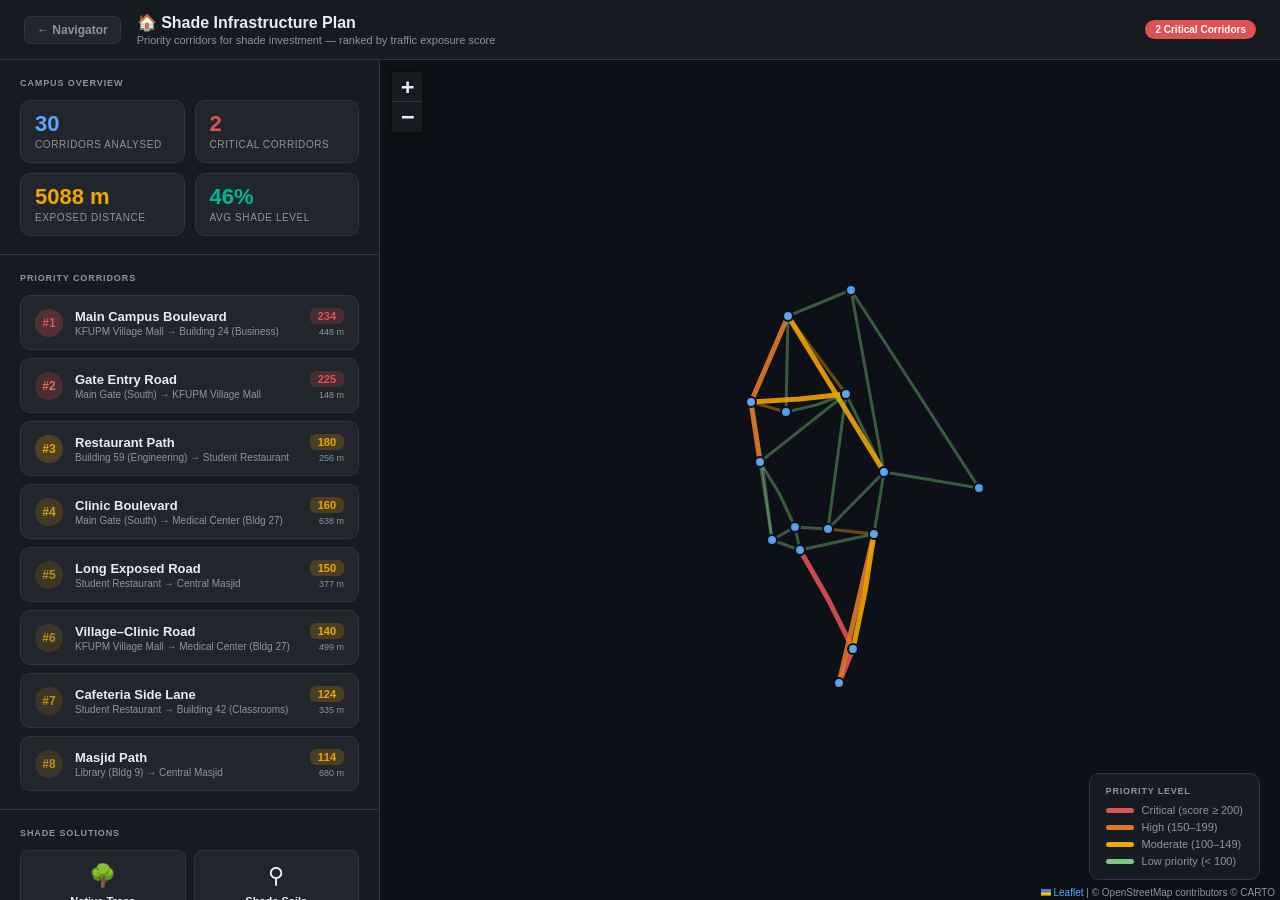
==== commit a4791bc9: "Fix shade-plan map height, remove bus mode from navigator - Fix shade-plan.html: map container was 0" ====
--- a/shade-plan.html
+++ b/shade-plan.html
@@ -13,7 +13,8 @@
       font-family: -apple-system, BlinkMacSystemFont, 'Segoe UI', Roboto, sans-serif;
       background: var(--bg);
       color: var(--text);
-      min-height: 100vh;
+      height: 100vh;
+      overflow: hidden;
       display: flex;
       flex-direction: column;
     }
@@ -67,8 +68,7 @@
     .plan-body {
       display: grid;
       grid-template-columns: 380px 1fr;
-      flex: 1;
-      min-height: 0;
+      height: calc(100vh - 60px);
       overflow: hidden;
     }
 
@@ -250,7 +250,7 @@
     }
 
     /* ── Map panel ──────────── */
-    #plan-map { flex: 1; background: var(--bg); }
+    #plan-map { width: 100%; height: 100%; background: var(--bg); }
 
     /* ── Legend overlay ─────── */
     .map-legend {
@@ -357,7 +357,7 @@
     </aside>
 
     <!-- ── Map ── -->
-    <div style="position:relative;flex:1;min-width:0;">
+    <div style="position:relative;width:100%;height:100%;">
       <div id="plan-map"></div>
 
       <div class="map-legend">
